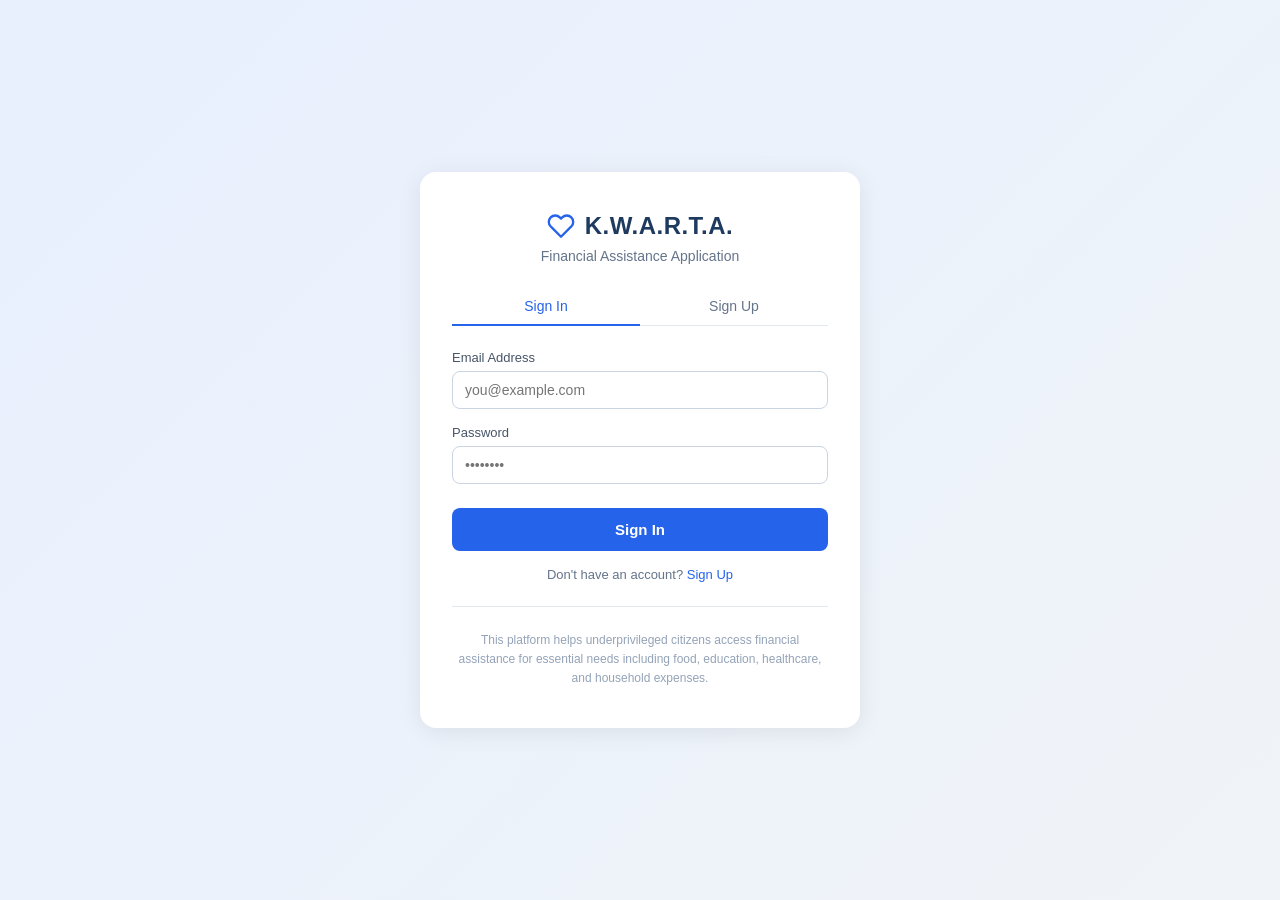
==== index.html @ dedaea62 "Ds first Draft" ====
<!DOCTYPE html>
<html lang="en">
<head>
  <meta charset="UTF-8" />
  <meta name="viewport" content="width=device-width, initial-scale=1.0" />
  <title>K.W.A.R.T.A. — Financial Assistance Platform</title>
  <link rel="stylesheet" href="style.css" />
</head>
<body>

  <!-- AUTH PAGE -->
  <div id="authPage" class="auth-bg">
    <div class="auth-card">
      <div class="auth-logo">
        <svg width="28" height="28" viewBox="0 0 24 24" fill="none" stroke="#2563eb" stroke-width="2" stroke-linecap="round" stroke-linejoin="round"><path d="M20.84 4.61a5.5 5.5 0 0 0-7.78 0L12 5.67l-1.06-1.06a5.5 5.5 0 0 0-7.78 7.78l1.06 1.06L12 21.23l7.78-7.78 1.06-1.06a5.5 5.5 0 0 0 0-7.78z"></path></svg>
        <span class="auth-title">K.W.A.R.T.A.</span>
      </div>
      <p class="auth-sub">Financial Assistance Application</p>

      <div id="authTabs" class="auth-tabs">
        <button class="auth-tab active" onclick="switchTab('signin')">Sign In</button>
        <button class="auth-tab" onclick="switchTab('signup')">Sign Up</button>
      </div>

      <!-- SIGN IN -->
      <div id="signinForm">
        <div class="field">
          <label>Email Address</label>
          <input type="email" id="loginEmail" placeholder="you@example.com" />
        </div>
        <div class="field">
          <label>Password</label>
          <input type="password" id="loginPassword" placeholder="••••••••" />
        </div>
        <div id="loginError" class="error-msg" style="display:none;"></div>
        <button class="btn-primary full" onclick="handleSignIn()">Sign In</button>
        <p class="auth-switch">Don't have an account? <a href="#" onclick="switchTab('signup')">Sign Up</a></p>
      </div>

      <!-- SIGN UP -->
      <div id="signupForm" style="display:none;">
        <div class="field">
          <label>Email Address</label>
          <input type="email" id="regEmail" placeholder="you@example.com" />
        </div>
        <div class="field">
          <label>Password</label>
          <input type="password" id="regPassword" placeholder="Min. 6 characters" />
        </div>
        <div id="registerError" class="error-msg" style="display:none;"></div>
        <button class="btn-primary full" onclick="handleSignUp()">Create Account</button>
        <p class="auth-switch">Already have an account? <a href="#" onclick="switchTab('signin')">Sign In</a></p>
      </div>

      <hr class="auth-divider" />
      <p class="auth-note">This platform helps underprivileged citizens access financial assistance for essential needs including food, education, healthcare, and household expenses.</p>
    </div>
  </div>

  <!-- MAIN APP -->
  <div id="appPage" style="display:none;">

    <!-- NAVBAR -->
    <nav class="navbar">
      <div class="nav-brand">
        <span class="nav-title">K.W.A.R.T.A.</span>
        <span class="nav-sub">Financial Assistance Platform</span>
      </div>
      <div class="nav-right">
        <span id="navEmail" class="nav-email"></span>
        <button class="btn-signout" onclick="handleSignOut()">
          <svg width="16" height="16" viewBox="0 0 24 24" fill="none" stroke="currentColor" stroke-width="2"><path d="M9 21H5a2 2 0 0 1-2-2V5a2 2 0 0 1 2-2h4"></path><polyline points="16 17 21 12 16 7"></polyline><line x1="21" y1="12" x2="9" y2="12"></line></svg>
          Sign Out
        </button>
      </div>
    </nav>

    <!-- DASHBOARD -->
    <div id="dashboard" class="app-body">
      <div class="tab-row">
        <button class="tab-btn active" id="tabMyApps" onclick="showTab('myapps')">
          <svg width="16" height="16" viewBox="0 0 24 24" fill="none" stroke="currentColor" stroke-width="2"><path d="M14 2H6a2 2 0 0 0-2 2v16a2 2 0 0 0 2 2h12a2 2 0 0 0 2-2V8z"></path><polyline points="14 2 14 8 20 8"></polyline></svg>
          My Applications
        </button>
        <button class="tab-btn" id="tabNewApp" onclick="showTab('newapp')">
          <svg width="16" height="16" viewBox="0 0 24 24" fill="none" stroke="currentColor" stroke-width="2"><line x1="12" y1="5" x2="12" y2="19"></line><line x1="5" y1="12" x2="19" y2="12"></line></svg>
          New Application
        </button>
      </div>

      <!-- MY APPLICATIONS -->
      <div id="myAppsView">
        <div id="appsList"></div>
        <div id="noApps" style="display:none;" class="no-apps">
          <p>No applications yet. Click <strong>New Application</strong> to get started.</p>
        </div>
      </div>

      <!-- APPLICATION FORM -->
      <div id="newAppView" style="display:none;">
        <div class="form-card">
          <h2 class="form-title">Financial Assistance Application</h2>
          <p class="form-subtitle">Complete all sections to submit your application</p>

          <!-- PROGRESS BAR -->
          <div class="progress-bar" id="progressBar">
            <div class="pb-step active" id="pb1"></div>
            <div class="pb-step" id="pb2"></div>
            <div class="pb-step" id="pb3"></div>
            <div class="pb-step" id="pb4"></div>
            <div class="pb-step" id="pb5"></div>
          </div>

          <!-- STEP 1: Personal Info -->
          <div class="form-step" id="step1">
            <h3 class="step-heading">Personal Information</h3>
            <div class="field">
              <label>Full Name</label>
              <input type="text" id="f_name" placeholder="Juan dela Cruz" />
            </div>
            <div class="field-row">
              <div class="field">
                <label>Email</label>
                <input type="email" id="f_email" placeholder="you@example.com" />
              </div>
              <div class="field">
                <label>Phone</label>
                <input type="text" id="f_phone" placeholder="09xxxxxxxxx" />
              </div>
            </div>
            <div class="field">
              <label>Address</label>
              <input type="text" id="f_address" placeholder="Street, Barangay" />
            </div>
            <div class="field-row3">
              <div class="field">
                <label>City</label>
                <input type="text" id="f_city" placeholder="City" />
              </div>
              <div class="field">
                <label>Province</label>
                <input type="text" id="f_province" placeholder="Province" />
              </div>
              <div class="field">
                <label>Postal Code</label>
                <input type="text" id="f_postal" placeholder="0000" />
              </div>
            </div>
            <div class="field-row">
              <div class="field">
                <label>Citizenship</label>
                <input type="text" id="f_citizenship" placeholder="Filipino" />
              </div>
              <div class="field">
                <label>Date of Birth</label>
                <input type="date" id="f_dob" />
              </div>
            </div>
            <div id="err1" class="error-msg" style="display:none;"></div>
          </div>

          <!-- STEP 2: Income & Family -->
          <div class="form-step" id="step2" style="display:none;">
            <h3 class="step-heading">Income & Family Information</h3>
            <div class="field-row">
              <div class="field">
                <label>Monthly Income (₱)</label>
                <input type="number" id="f_income" placeholder="0" />
              </div>
              <div class="field">
                <label>Family Members</label>
                <input type="number" id="f_family" placeholder="1" min="1" />
              </div>
            </div>
            <div class="field">
              <label>Source of Income</label>
              <input type="text" id="f_source" placeholder="Employment, Business, etc." />
            </div>
            <div class="field">
              <label>Education Status</label>
              <select id="f_education">
                <option value="">Select...</option>
                <option>No Formal Education</option>
                <option>Elementary</option>
                <option>High School</option>
                <option>Vocational</option>
                <option>College</option>
                <option>Post-Graduate</option>
              </select>
            </div>
            <div id="err2" class="error-msg" style="display:none;"></div>
          </div>

          <!-- STEP 3: Assistance Details -->
          <div class="form-step" id="step3" style="display:none;">
            <h3 class="step-heading">Assistance Details</h3>
            <div class="field">
              <label>Type of Assistance Needed</label>
              <select id="f_type">
                <option value="">Select...</option>
                <option>Food & Nutrition</option>
                <option>Education</option>
                <option>Healthcare</option>
                <option>Household</option>
                <option>Livelihood</option>
              </select>
            </div>
            <div class="field">
              <label>Amount Requested (₱)</label>
              <input type="number" id="f_amount" placeholder="0" />
            </div>
            <div class="field">
              <label>Reason for Assistance</label>
              <textarea id="f_reason" rows="4" placeholder="Explain why you need this assistance..."></textarea>
            </div>
            <div id="err3" class="error-msg" style="display:none;"></div>
          </div>

          <!-- STEP 4: Documents -->
          <div class="form-step" id="step4" style="display:none;">
            <h3 class="step-heading">Required Documents</h3>
            <p class="step-note">Please upload the following documents to complete your application</p>
            <div class="doc-list">
              <div class="doc-item">
                <div class="doc-info">
                  <span class="doc-name">Valid Government ID</span>
                  <span class="doc-hint">Passport, PhilSys, Driver's License, etc.</span>
                </div>
                <label class="file-label">
                  <input type="file" id="doc_id" accept="image/*,.pdf" onchange="markDoc(this,'docStatus1')" />
                  <span id="docStatus1">Choose File</span>
                </label>
              </div>
              <div class="doc-item">
                <div class="doc-info">
                  <span class="doc-name">Proof of Income</span>
                  <span class="doc-hint">Payslip, Certificate of Employment, or Affidavit</span>
                </div>
                <label class="file-label">
                  <input type="file" id="doc_income" accept="image/*,.pdf" onchange="markDoc(this,'docStatus2')" />
                  <span id="docStatus2">Choose File</span>
                </label>
              </div>
              <div class="doc-item">
                <div class="doc-info">
                  <span class="doc-name">Bills Receipt</span>
                  <span class="doc-hint">Utility bill within the last 3 months</span>
                </div>
                <label class="file-label">
                  <input type="file" id="doc_bill" accept="image/*,.pdf" onchange="markDoc(this,'docStatus3')" />
                  <span id="docStatus3">Choose File</span>
                </label>
              </div>
              <div class="doc-item">
                <div class="doc-info">
                  <span class="doc-name">Barangay Certificate</span>
                  <span class="doc-hint">Certificate of residency from your barangay</span>
                </div>
                <label class="file-label">
                  <input type="file" id="doc_brgy" accept="image/*,.pdf" onchange="markDoc(this,'docStatus4')" />
                  <span id="docStatus4">Choose File</span>
                </label>
              </div>
            </div>
            <p class="doc-note">Note: Document uploads are optional for this demo.</p>
          </div>

          <!-- STEP 5: Review -->
          <div class="form-step" id="step5" style="display:none;">
            <h3 class="step-heading">Review Your Application</h3>
            <div class="review-grid" id="reviewGrid"></div>
            <div class="review-notice">
              By submitting this application, you confirm that all information provided is accurate and complete. Your application will be reviewed by our team.
            </div>
          </div>

          <!-- FORM NAVIGATION -->
          <div class="form-nav">
            <button class="btn-outline" id="btnPrev" onclick="prevStep()" style="visibility:hidden;">Previous</button>
            <button class="btn-primary" id="btnNext" onclick="nextStep()">Next</button>
          </div>
        </div>
      </div>

      <!-- APPLICATION DETAIL MODAL -->
      <div id="detailModal" class="modal-overlay" style="display:none;" onclick="closeModal(event)">
        <div class="modal-card">
          <div class="modal-header">
            <div>
              <h2 id="modalName" class="modal-name"></h2>
              <p id="modalEmail" class="modal-email"></p>
            </div>
            <span id="modalStatus" class="status-badge"></span>
          </div>
          <div class="modal-body" id="modalBody"></div>
          <button class="btn-outline" onclick="document.getElementById('detailModal').style.display='none'">Close</button>
        </div>
      </div>

    </div>
  </div>

  <script src="script.js"></script>
</body>
</html>
---- style.css ----
*, *::before, *::after { box-sizing: border-box; margin: 0; padding: 0; }
body { font-family: -apple-system, BlinkMacSystemFont, 'Segoe UI', sans-serif; background: #f0f4f8; color: #1e293b; }

/* ── AUTH ── */
.auth-bg {
  min-height: 100vh; display: flex; align-items: center; justify-content: center;
  background: linear-gradient(135deg, #e8f0fe 0%, #f0f4f8 100%);
}
.auth-card {
  background: #fff; border-radius: 16px; padding: 2.5rem 2rem;
  width: 100%; max-width: 440px; box-shadow: 0 4px 24px rgba(0,0,0,0.08);
}
.auth-logo { display: flex; align-items: center; gap: 10px; justify-content: center; margin-bottom: 8px; }
.auth-title { font-size: 1.5rem; font-weight: 800; color: #1e3a5f; letter-spacing: 0.02em; }
.auth-sub { text-align: center; color: #64748b; font-size: 14px; margin-bottom: 1.5rem; }
.auth-tabs { display: flex; border-bottom: 1px solid #e2e8f0; margin-bottom: 1.5rem; }
.auth-tab {
  flex: 1; padding: 10px; background: none; border: none; cursor: pointer;
  font-size: 14px; font-weight: 500; color: #64748b; border-bottom: 2px solid transparent; margin-bottom: -1px;
}
.auth-tab.active { color: #2563eb; border-bottom-color: #2563eb; }
.auth-switch { text-align: center; font-size: 13px; color: #64748b; margin-top: 1rem; }
.auth-switch a { color: #2563eb; text-decoration: none; font-weight: 500; }
.auth-divider { border: none; border-top: 1px solid #e2e8f0; margin: 1.5rem 0; }
.auth-note { text-align: center; font-size: 12px; color: #94a3b8; line-height: 1.6; }

/* ── NAVBAR ── */
.navbar {
  background: #fff; border-bottom: 1px solid #e2e8f0; padding: 0 2rem;
  display: flex; align-items: center; justify-content: space-between; height: 64px;
  position: sticky; top: 0; z-index: 100;
}
.nav-brand { display: flex; flex-direction: column; }
.nav-title { font-size: 1rem; font-weight: 800; color: #1e3a5f; }
.nav-sub { font-size: 11px; color: #94a3b8; }
.nav-right { display: flex; align-items: center; gap: 16px; }
.nav-email { font-size: 13px; color: #64748b; }
.btn-signout {
  display: flex; align-items: center; gap: 6px; background: none; border: 1px solid #e2e8f0;
  border-radius: 8px; padding: 7px 14px; font-size: 13px; cursor: pointer; color: #475569;
}
.btn-signout:hover { background: #f8fafc; }

/* ── APP BODY ── */
.app-body { max-width: 1200px; margin: 0 auto; padding: 2rem; }

/* ── TABS ── */
.tab-row { display: flex; gap: 12px; margin-bottom: 1.5rem; }
.tab-btn {
  display: flex; align-items: center; gap: 8px; padding: 10px 20px;
  border-radius: 10px; font-size: 14px; font-weight: 500; cursor: pointer;
  border: 1px solid #e2e8f0; background: #fff; color: #64748b;
}
.tab-btn.active { background: #2563eb; color: #fff; border-color: #2563eb; }
.tab-btn:hover:not(.active) { background: #f8fafc; }

/* ── APPLICATION CARDS ── */
.app-card {
  background: #fff; border: 1px solid #e2e8f0; border-radius: 14px;
  padding: 1.5rem; margin-bottom: 1rem;
}
.app-card-header { display: flex; justify-content: space-between; align-items: flex-start; margin-bottom: 1rem; }
.app-card-name { font-size: 1rem; font-weight: 700; color: #1e293b; }
.app-card-email { font-size: 13px; color: #94a3b8; margin-top: 2px; }
.status-badge {
  background: #fef9c3; color: #854d0e; border: 1px solid #fde68a;
  border-radius: 20px; padding: 4px 14px; font-size: 12px; font-weight: 600;
}
.status-badge.approved { background: #dcfce7; color: #166534; border-color: #86efac; }
.status-badge.rejected { background: #fee2e2; color: #991b1b; border-color: #fca5a5; }
.app-stats { display: grid; grid-template-columns: repeat(4, 1fr); gap: 1rem; }
.app-stat label { font-size: 12px; color: #94a3b8; display: block; margin-bottom: 2px; }
.app-stat strong { font-size: 14px; color: #1e293b; font-weight: 600; }
.app-card-footer {
  display: flex; justify-content: space-between; align-items: center;
  border-top: 1px solid #f1f5f9; margin-top: 1rem; padding-top: 1rem;
}
.app-date { font-size: 12px; color: #94a3b8; }
.btn-view {
  display: flex; align-items: center; gap: 6px; background: none; border: none;
  color: #2563eb; font-size: 13px; font-weight: 500; cursor: pointer;
}
.no-apps { text-align: center; padding: 3rem; color: #94a3b8; background: #fff; border-radius: 14px; border: 1px solid #e2e8f0; }

/* ── FORM CARD ── */
.form-card {
  background: #fff; border-radius: 16px; padding: 2rem; max-width: 760px; margin: 0 auto;
  border: 1px solid #e2e8f0;
}
.form-title { font-size: 1.4rem; font-weight: 800; color: #1e293b; margin-bottom: 4px; }
.form-subtitle { font-size: 13px; color: #94a3b8; margin-bottom: 1.5rem; }

/* PROGRESS BAR */
.progress-bar { display: flex; gap: 8px; margin-bottom: 2rem; }
.pb-step { flex: 1; height: 6px; border-radius: 3px; background: #e2e8f0; transition: background 0.3s; }
.pb-step.done { background: #22c55e; }
.pb-step.active { background: #2563eb; }

/* STEP */
.step-heading { font-size: 1rem; font-weight: 700; color: #1e293b; margin-bottom: 1.25rem; }
.step-note { font-size: 13px; color: #64748b; margin-bottom: 1.25rem; }

/* FIELDS */
.field { margin-bottom: 1rem; }
.field label { display: block; font-size: 13px; font-weight: 500; color: #475569; margin-bottom: 6px; }
.field input, .field select, .field textarea {
  width: 100%; padding: 10px 12px; border: 1px solid #cbd5e1; border-radius: 8px;
  font-size: 14px; color: #1e293b; outline: none; font-family: inherit;
  background: #fff;
}
.field input:focus, .field select:focus, .field textarea:focus { border-color: #2563eb; box-shadow: 0 0 0 3px rgba(37,99,235,0.1); }
.field textarea { resize: vertical; }
.field-row { display: grid; grid-template-columns: 1fr 1fr; gap: 1rem; }
.field-row3 { display: grid; grid-template-columns: 1fr 1fr 1fr; gap: 1rem; }
@media(max-width: 600px) { .field-row, .field-row3 { grid-template-columns: 1fr; } .app-stats { grid-template-columns: 1fr 1fr; } }

/* DOCUMENTS */
.doc-list { display: flex; flex-direction: column; gap: 12px; margin-bottom: 1rem; }
.doc-item {
  display: flex; align-items: center; justify-content: space-between;
  padding: 1rem; border: 1px solid #e2e8f0; border-radius: 10px; background: #f8fafc;
}
.doc-info { display: flex; flex-direction: column; }
.doc-name { font-size: 13px; font-weight: 600; color: #1e293b; }
.doc-hint { font-size: 11px; color: #94a3b8; margin-top: 2px; }
.file-label {
  background: #fff; border: 1px solid #cbd5e1; border-radius: 8px;
  padding: 7px 14px; font-size: 12px; color: #475569; cursor: pointer; white-space: nowrap;
}
.file-label input { display: none; }
.file-label.uploaded { background: #dcfce7; border-color: #86efac; color: #166534; }
.doc-note { font-size: 11px; color: #94a3b8; font-style: italic; }

/* REVIEW */
.review-grid {
  display: grid; grid-template-columns: 1fr 1fr; gap: 1px;
  background: #e2e8f0; border: 1px solid #e2e8f0; border-radius: 10px; overflow: hidden; margin-bottom: 1rem;
}
.review-item { background: #f8fafc; padding: 14px 16px; }
.review-item label { font-size: 12px; color: #94a3b8; display: block; margin-bottom: 4px; }
.review-item strong { font-size: 14px; color: #1e293b; font-weight: 600; }
.review-notice {
  background: #eff6ff; border: 1px solid #bfdbfe; border-radius: 10px;
  padding: 1rem; font-size: 13px; color: #1d4ed8; line-height: 1.6; margin-bottom: 1rem;
}

/* FORM NAV */
.form-nav { display: flex; justify-content: space-between; margin-top: 1.5rem; padding-top: 1.5rem; border-top: 1px solid #f1f5f9; }

/* BUTTONS */
.btn-primary {
  background: #2563eb; color: #fff; border: none; border-radius: 8px;
  padding: 11px 24px; font-size: 14px; font-weight: 600; cursor: pointer;
}
.btn-primary:hover { background: #1d4ed8; }
.btn-primary.full { width: 100%; padding: 13px; font-size: 15px; margin-top: 0.5rem; }
.btn-primary.green { background: #16a34a; }
.btn-primary.green:hover { background: #15803d; }
.btn-outline {
  background: #fff; color: #475569; border: 1px solid #cbd5e1; border-radius: 8px;
  padding: 11px 24px; font-size: 14px; font-weight: 500; cursor: pointer;
}
.btn-outline:hover { background: #f8fafc; }

/* MODAL */
.modal-overlay {
  position: fixed; inset: 0; background: rgba(0,0,0,0.4);
  display: flex; align-items: center; justify-content: center; z-index: 200; padding: 1rem;
}
.modal-card {
  background: #fff; border-radius: 16px; padding: 2rem; max-width: 580px; width: 100%;
  max-height: 90vh; overflow-y: auto;
}
.modal-header { display: flex; justify-content: space-between; align-items: flex-start; margin-bottom: 1.5rem; }
.modal-name { font-size: 1.1rem; font-weight: 700; color: #1e293b; }
.modal-email { font-size: 13px; color: #94a3b8; margin-top: 2px; }
.modal-body { display: grid; grid-template-columns: 1fr 1fr; gap: 1px; background: #e2e8f0; border: 1px solid #e2e8f0; border-radius: 10px; overflow: hidden; margin-bottom: 1.5rem; }
.modal-item { background: #f8fafc; padding: 12px 14px; }
.modal-item label { font-size: 11px; color: #94a3b8; display: block; margin-bottom: 3px; }
.modal-item strong { font-size: 13px; color: #1e293b; }

/* ERRORS */
.error-msg { background: #fee2e2; color: #991b1b; border-radius: 8px; padding: 10px 14px; font-size: 13px; margin-bottom: 1rem; }
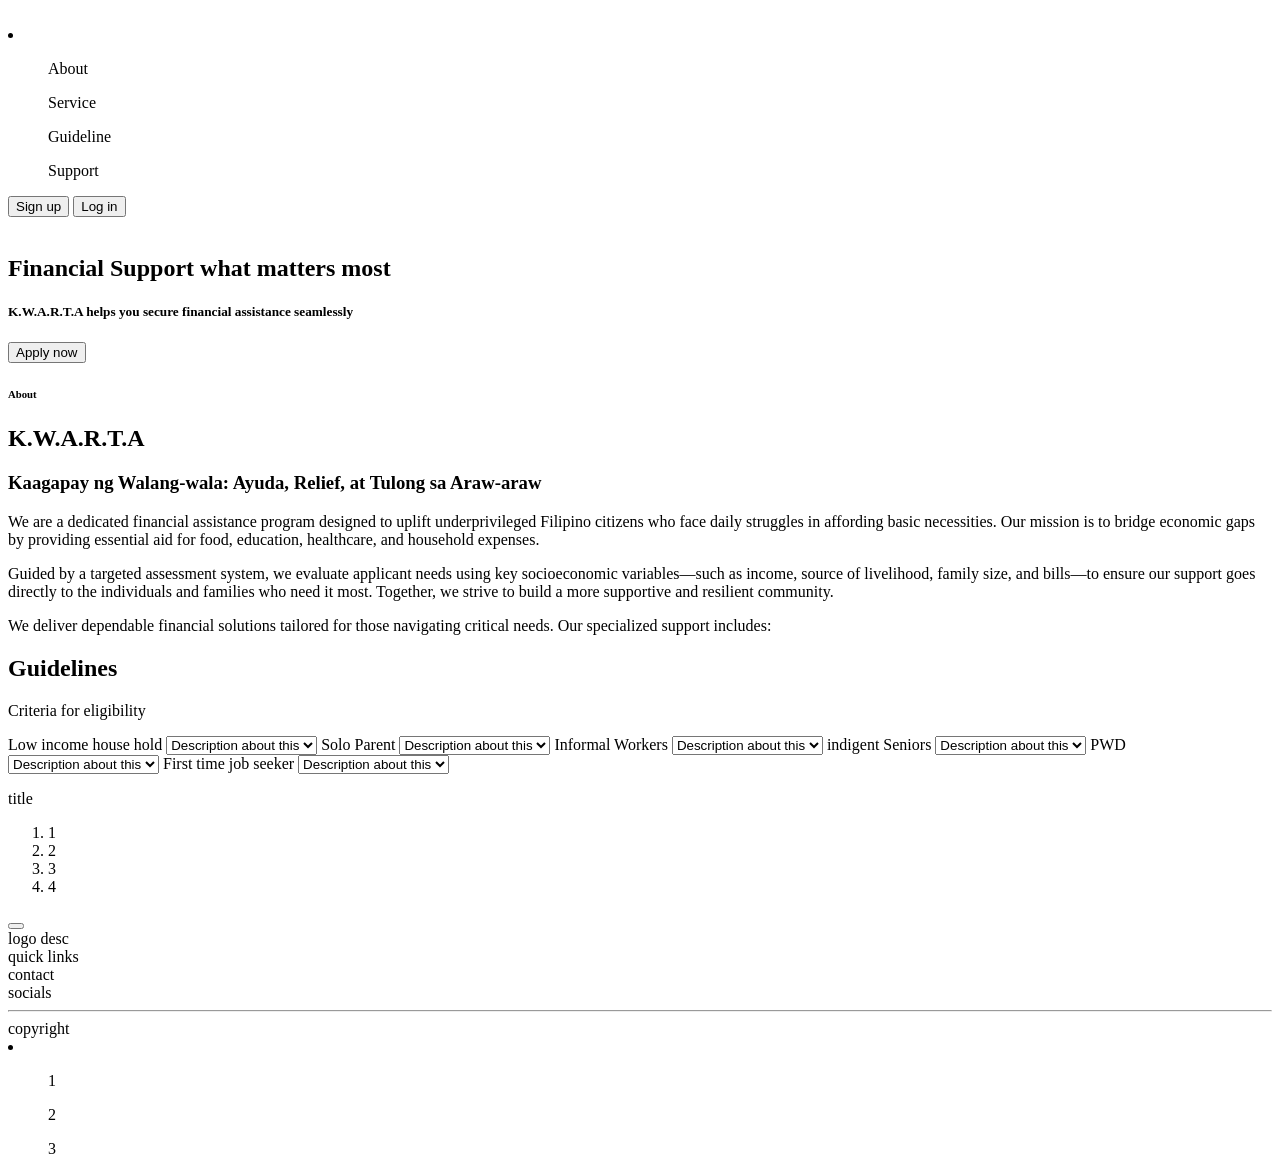
==== commit 22c66460: "second commit bag0 matulog" ====
--- a/index.html
+++ b/index.html
@@ -1,305 +1,162 @@
 <!DOCTYPE html>
 <html lang="en">
+
 <head>
-  <meta charset="UTF-8" />
-  <meta name="viewport" content="width=device-width, initial-scale=1.0" />
-  <title>K.W.A.R.T.A. — Financial Assistance Platform</title>
-  <link rel="stylesheet" href="style.css" />
+    <meta charset="UTF-8">
+    <meta name="viewport" content="width=device-width, initial-scale=1.0">
+    <title>KWARTAAAAAAAAAAAAAAA!!</title>
+    <link rel="stylesheet" href="style.css">
 </head>
+
 <body>
+    <header>
+        <nav>
+            <div class="">
+                <img class="" href="images/logo.png">
+            </div>
+            <div class="">
+                <li>
+                    <ul>About</ul>
+                    <ul>Service</ul>
+                    <ul>Guideline</ul>
+                    <ul>Support</ul>
+                </li>
+            </div>
+            <div class="">
+                <button>Sign up</button>
+                <button>Log in</button>
+            </div>
+        </nav>
+    </header>
 
-  <!-- AUTH PAGE -->
-  <div id="authPage" class="auth-bg">
-    <div class="auth-card">
-      <div class="auth-logo">
-        <svg width="28" height="28" viewBox="0 0 24 24" fill="none" stroke="#2563eb" stroke-width="2" stroke-linecap="round" stroke-linejoin="round"><path d="M20.84 4.61a5.5 5.5 0 0 0-7.78 0L12 5.67l-1.06-1.06a5.5 5.5 0 0 0-7.78 7.78l1.06 1.06L12 21.23l7.78-7.78 1.06-1.06a5.5 5.5 0 0 0 0-7.78z"></path></svg>
-        <span class="auth-title">K.W.A.R.T.A.</span>
-      </div>
-      <p class="auth-sub">Financial Assistance Application</p>
+    <main>
+        <section class="">
+            <img class="" href="images/handhero.jpg">
+            <h1>Financial Support what matters most</h1>
+            <h5>K.W.A.R.T.A helps you secure financial assistance seamlessly </h5>
+            <button>Apply now</button>
+        </section>
 
-      <div id="authTabs" class="auth-tabs">
-        <button class="auth-tab active" onclick="switchTab('signin')">Sign In</button>
-        <button class="auth-tab" onclick="switchTab('signup')">Sign Up</button>
-      </div>
+        <section>
+            <div class="bakcground"></div>
+            <div class="design1"></div>
+            <div class="design2"></div>
+            <div class="design3"></div>
+            <div class="design4"></div>
+            <h6>About</h6>
+            <h2>K.W.A.R.T.A</h2>
+            <h3>Kaagapay ng Walang-wala: Ayuda, Relief, at Tulong sa Araw-araw</h3>
+            <p>We are a dedicated financial assistance program designed to uplift underprivileged Filipino citizens who
+                face daily struggles in affording basic necessities. Our mission is to bridge economic gaps by providing
+                essential aid for food, education, healthcare, and household expenses.
+            </p>
+            <p>Guided by a targeted assessment system, we evaluate applicant needs using key socioeconomic
+                variables—such as income, source of livelihood, family size, and bills—to ensure our support goes
+                directly to the individuals and families who need it most. Together, we strive to build a more
+                supportive and resilient community.</p>
 
-      <!-- SIGN IN -->
-      <div id="signinForm">
-        <div class="field">
-          <label>Email Address</label>
-          <input type="email" id="loginEmail" placeholder="you@example.com" />
-        </div>
-        <div class="field">
-          <label>Password</label>
-          <input type="password" id="loginPassword" placeholder="••••••••" />
-        </div>
-        <div id="loginError" class="error-msg" style="display:none;"></div>
-        <button class="btn-primary full" onclick="handleSignIn()">Sign In</button>
-        <p class="auth-switch">Don't have an account? <a href="#" onclick="switchTab('signup')">Sign Up</a></p>
-      </div>
+        </section>
 
-      <!-- SIGN UP -->
-      <div id="signupForm" style="display:none;">
-        <div class="field">
-          <label>Email Address</label>
-          <input type="email" id="regEmail" placeholder="you@example.com" />
-        </div>
-        <div class="field">
-          <label>Password</label>
-          <input type="password" id="regPassword" placeholder="Min. 6 characters" />
-        </div>
-        <div id="registerError" class="error-msg" style="display:none;"></div>
-        <button class="btn-primary full" onclick="handleSignUp()">Create Account</button>
-        <p class="auth-switch">Already have an account? <a href="#" onclick="switchTab('signin')">Sign In</a></p>
-      </div>
+        <section>
+            <p>We deliver dependable financial solutions tailored for those navigating critical needs. Our specialized
+                support includes:</p>
+            <div>
+                <div class="card_food"></div>
+                <div class="card"></div>
+                <div class="card"></div>
+                <div class="card"></div>
+                <div class="card"></div>
+                <div class="card"></div>
 
-      <hr class="auth-divider" />
-      <p class="auth-note">This platform helps underprivileged citizens access financial assistance for essential needs including food, education, healthcare, and household expenses.</p>
-    </div>
-  </div>
+            </div>
 
-  <!-- MAIN APP -->
-  <div id="appPage" style="display:none;">
+        </section>
 
-    <!-- NAVBAR -->
-    <nav class="navbar">
-      <div class="nav-brand">
-        <span class="nav-title">K.W.A.R.T.A.</span>
-        <span class="nav-sub">Financial Assistance Platform</span>
-      </div>
-      <div class="nav-right">
-        <span id="navEmail" class="nav-email"></span>
-        <button class="btn-signout" onclick="handleSignOut()">
-          <svg width="16" height="16" viewBox="0 0 24 24" fill="none" stroke="currentColor" stroke-width="2"><path d="M9 21H5a2 2 0 0 1-2-2V5a2 2 0 0 1 2-2h4"></path><polyline points="16 17 21 12 16 7"></polyline><line x1="21" y1="12" x2="9" y2="12"></line></svg>
-          Sign Out
-        </button>
-      </div>
-    </nav>
+        <section>
+            <h1>Guidelines</h1>
+            <div class="criteria">
+                <p>Criteria for eligibility</p>
+                <label for="criteria1">Low income house hold</label>
+                <select name="criteria1" id="criteria1">
+                    <option value="criteria1-text">Description about this</option>
+                </select>
 
-    <!-- DASHBOARD -->
-    <div id="dashboard" class="app-body">
-      <div class="tab-row">
-        <button class="tab-btn active" id="tabMyApps" onclick="showTab('myapps')">
-          <svg width="16" height="16" viewBox="0 0 24 24" fill="none" stroke="currentColor" stroke-width="2"><path d="M14 2H6a2 2 0 0 0-2 2v16a2 2 0 0 0 2 2h12a2 2 0 0 0 2-2V8z"></path><polyline points="14 2 14 8 20 8"></polyline></svg>
-          My Applications
-        </button>
-        <button class="tab-btn" id="tabNewApp" onclick="showTab('newapp')">
-          <svg width="16" height="16" viewBox="0 0 24 24" fill="none" stroke="currentColor" stroke-width="2"><line x1="12" y1="5" x2="12" y2="19"></line><line x1="5" y1="12" x2="19" y2="12"></line></svg>
-          New Application
-        </button>
-      </div>
+                <label for="criteria2">Solo Parent</label>
+                <select name="criteria2" id="criteria2">
+                    <option value="criteria2-text">Description about this</option>
+                </select>
 
-      <!-- MY APPLICATIONS -->
-      <div id="myAppsView">
-        <div id="appsList"></div>
-        <div id="noApps" style="display:none;" class="no-apps">
-          <p>No applications yet. Click <strong>New Application</strong> to get started.</p>
-        </div>
-      </div>
+                <label for="criteria3">Informal Workers</label>
+                <select name="criteria3" id="criteria3">
+                    <option value="criteria3-text">Description about this</option>
+                </select>
 
-      <!-- APPLICATION FORM -->
-      <div id="newAppView" style="display:none;">
-        <div class="form-card">
-          <h2 class="form-title">Financial Assistance Application</h2>
-          <p class="form-subtitle">Complete all sections to submit your application</p>
+                <label for="criteria4">indigent Seniors</label>
+                <select name="criteria4" id="criteria4">
+                    <option value="criteria4-text">Description about this</option>
+                </select>
 
-          <!-- PROGRESS BAR -->
-          <div class="progress-bar" id="progressBar">
-            <div class="pb-step active" id="pb1"></div>
-            <div class="pb-step" id="pb2"></div>
-            <div class="pb-step" id="pb3"></div>
-            <div class="pb-step" id="pb4"></div>
-            <div class="pb-step" id="pb5"></div>
-          </div>
+                <label for="criteria5">PWD</label>
+                <select name="criteria5" id="criteria5">
+                    <option value="criteria5-text">Description about this</option>
+                </select>
 
-          <!-- STEP 1: Personal Info -->
-          <div class="form-step" id="step1">
-            <h3 class="step-heading">Personal Information</h3>
-            <div class="field">
-              <label>Full Name</label>
-              <input type="text" id="f_name" placeholder="Juan dela Cruz" />
+                <label for="criteria6">First time job seeker</label>
+                <select name="criteria6" id="criteria6">
+                    <option value="criteria6-text">Description about this</option>
+                </select>
             </div>
-            <div class="field-row">
-              <div class="field">
-                <label>Email</label>
-                <input type="email" id="f_email" placeholder="you@example.com" />
-              </div>
-              <div class="field">
-                <label>Phone</label>
-                <input type="text" id="f_phone" placeholder="09xxxxxxxxx" />
-              </div>
+
+
+            <div class="step-by-step">
+                <p>title</p>
+                <ol class="step-list">
+                    <li class="step-item">1</li>
+                    <li class="step-item">2</li>
+                    <li class="step-item">3</li>
+                    <li class="step-item">4</li>
+                </ol>
             </div>
-            <div class="field">
-              <label>Address</label>
-              <input type="text" id="f_address" placeholder="Street, Barangay" />
+        </section>
+
+        <section>
+            <div>
+                <p></p>
+                <p></p>
+                <button></button>
             </div>
-            <div class="field-row3">
-              <div class="field">
-                <label>City</label>
-                <input type="text" id="f_city" placeholder="City" />
-              </div>
-              <div class="field">
-                <label>Province</label>
-                <input type="text" id="f_province" placeholder="Province" />
-              </div>
-              <div class="field">
-                <label>Postal Code</label>
-                <input type="text" id="f_postal" placeholder="0000" />
-              </div>
+        </section>
+    </main>
+
+    <footer>
+        <section>
+            <div class="class">logo desc</div>
+            <div class="class">quick links</div>
+            <div class="class">contact</div>
+            <div class="class">socials</div>
+        </section>
+        <hr>
+        <section>
+            <div class="class">copyright</div>
+            <div class="class">
+                <li>
+                    <ul>1</ul>
+                    <ul>2</ul>
+                    <ul>3</ul>
+                </li>
             </div>
-            <div class="field-row">
-              <div class="field">
-                <label>Citizenship</label>
-                <input type="text" id="f_citizenship" placeholder="Filipino" />
-              </div>
-              <div class="field">
-                <label>Date of Birth</label>
-                <input type="date" id="f_dob" />
-              </div>
-            </div>
-            <div id="err1" class="error-msg" style="display:none;"></div>
-          </div>
+        </section>
+    </footer>
 
-          <!-- STEP 2: Income & Family -->
-          <div class="form-step" id="step2" style="display:none;">
-            <h3 class="step-heading">Income & Family Information</h3>
-            <div class="field-row">
-              <div class="field">
-                <label>Monthly Income (₱)</label>
-                <input type="number" id="f_income" placeholder="0" />
-              </div>
-              <div class="field">
-                <label>Family Members</label>
-                <input type="number" id="f_family" placeholder="1" min="1" />
-              </div>
-            </div>
-            <div class="field">
-              <label>Source of Income</label>
-              <input type="text" id="f_source" placeholder="Employment, Business, etc." />
-            </div>
-            <div class="field">
-              <label>Education Status</label>
-              <select id="f_education">
-                <option value="">Select...</option>
-                <option>No Formal Education</option>
-                <option>Elementary</option>
-                <option>High School</option>
-                <option>Vocational</option>
-                <option>College</option>
-                <option>Post-Graduate</option>
-              </select>
-            </div>
-            <div id="err2" class="error-msg" style="display:none;"></div>
-          </div>
 
-          <!-- STEP 3: Assistance Details -->
-          <div class="form-step" id="step3" style="display:none;">
-            <h3 class="step-heading">Assistance Details</h3>
-            <div class="field">
-              <label>Type of Assistance Needed</label>
-              <select id="f_type">
-                <option value="">Select...</option>
-                <option>Food & Nutrition</option>
-                <option>Education</option>
-                <option>Healthcare</option>
-                <option>Household</option>
-                <option>Livelihood</option>
-              </select>
-            </div>
-            <div class="field">
-              <label>Amount Requested (₱)</label>
-              <input type="number" id="f_amount" placeholder="0" />
-            </div>
-            <div class="field">
-              <label>Reason for Assistance</label>
-              <textarea id="f_reason" rows="4" placeholder="Explain why you need this assistance..."></textarea>
-            </div>
-            <div id="err3" class="error-msg" style="display:none;"></div>
-          </div>
 
-          <!-- STEP 4: Documents -->
-          <div class="form-step" id="step4" style="display:none;">
-            <h3 class="step-heading">Required Documents</h3>
-            <p class="step-note">Please upload the following documents to complete your application</p>
-            <div class="doc-list">
-              <div class="doc-item">
-                <div class="doc-info">
-                  <span class="doc-name">Valid Government ID</span>
-                  <span class="doc-hint">Passport, PhilSys, Driver's License, etc.</span>
-                </div>
-                <label class="file-label">
-                  <input type="file" id="doc_id" accept="image/*,.pdf" onchange="markDoc(this,'docStatus1')" />
-                  <span id="docStatus1">Choose File</span>
-                </label>
-              </div>
-              <div class="doc-item">
-                <div class="doc-info">
-                  <span class="doc-name">Proof of Income</span>
-                  <span class="doc-hint">Payslip, Certificate of Employment, or Affidavit</span>
-                </div>
-                <label class="file-label">
-                  <input type="file" id="doc_income" accept="image/*,.pdf" onchange="markDoc(this,'docStatus2')" />
-                  <span id="docStatus2">Choose File</span>
-                </label>
-              </div>
-              <div class="doc-item">
-                <div class="doc-info">
-                  <span class="doc-name">Bills Receipt</span>
-                  <span class="doc-hint">Utility bill within the last 3 months</span>
-                </div>
-                <label class="file-label">
-                  <input type="file" id="doc_bill" accept="image/*,.pdf" onchange="markDoc(this,'docStatus3')" />
-                  <span id="docStatus3">Choose File</span>
-                </label>
-              </div>
-              <div class="doc-item">
-                <div class="doc-info">
-                  <span class="doc-name">Barangay Certificate</span>
-                  <span class="doc-hint">Certificate of residency from your barangay</span>
-                </div>
-                <label class="file-label">
-                  <input type="file" id="doc_brgy" accept="image/*,.pdf" onchange="markDoc(this,'docStatus4')" />
-                  <span id="docStatus4">Choose File</span>
-                </label>
-              </div>
-            </div>
-            <p class="doc-note">Note: Document uploads are optional for this demo.</p>
-          </div>
 
-          <!-- STEP 5: Review -->
-          <div class="form-step" id="step5" style="display:none;">
-            <h3 class="step-heading">Review Your Application</h3>
-            <div class="review-grid" id="reviewGrid"></div>
-            <div class="review-notice">
-              By submitting this application, you confirm that all information provided is accurate and complete. Your application will be reviewed by our team.
-            </div>
-          </div>
 
-          <!-- FORM NAVIGATION -->
-          <div class="form-nav">
-            <button class="btn-outline" id="btnPrev" onclick="prevStep()" style="visibility:hidden;">Previous</button>
-            <button class="btn-primary" id="btnNext" onclick="nextStep()">Next</button>
-          </div>
-        </div>
-      </div>
 
-      <!-- APPLICATION DETAIL MODAL -->
-      <div id="detailModal" class="modal-overlay" style="display:none;" onclick="closeModal(event)">
-        <div class="modal-card">
-          <div class="modal-header">
-            <div>
-              <h2 id="modalName" class="modal-name"></h2>
-              <p id="modalEmail" class="modal-email"></p>
-            </div>
-            <span id="modalStatus" class="status-badge"></span>
-          </div>
-          <div class="modal-body" id="modalBody"></div>
-          <button class="btn-outline" onclick="document.getElementById('detailModal').style.display='none'">Close</button>
-        </div>
-      </div>
 
-    </div>
-  </div>
 
-  <script src="script.js"></script>
+
+
 </body>
+
 </html>
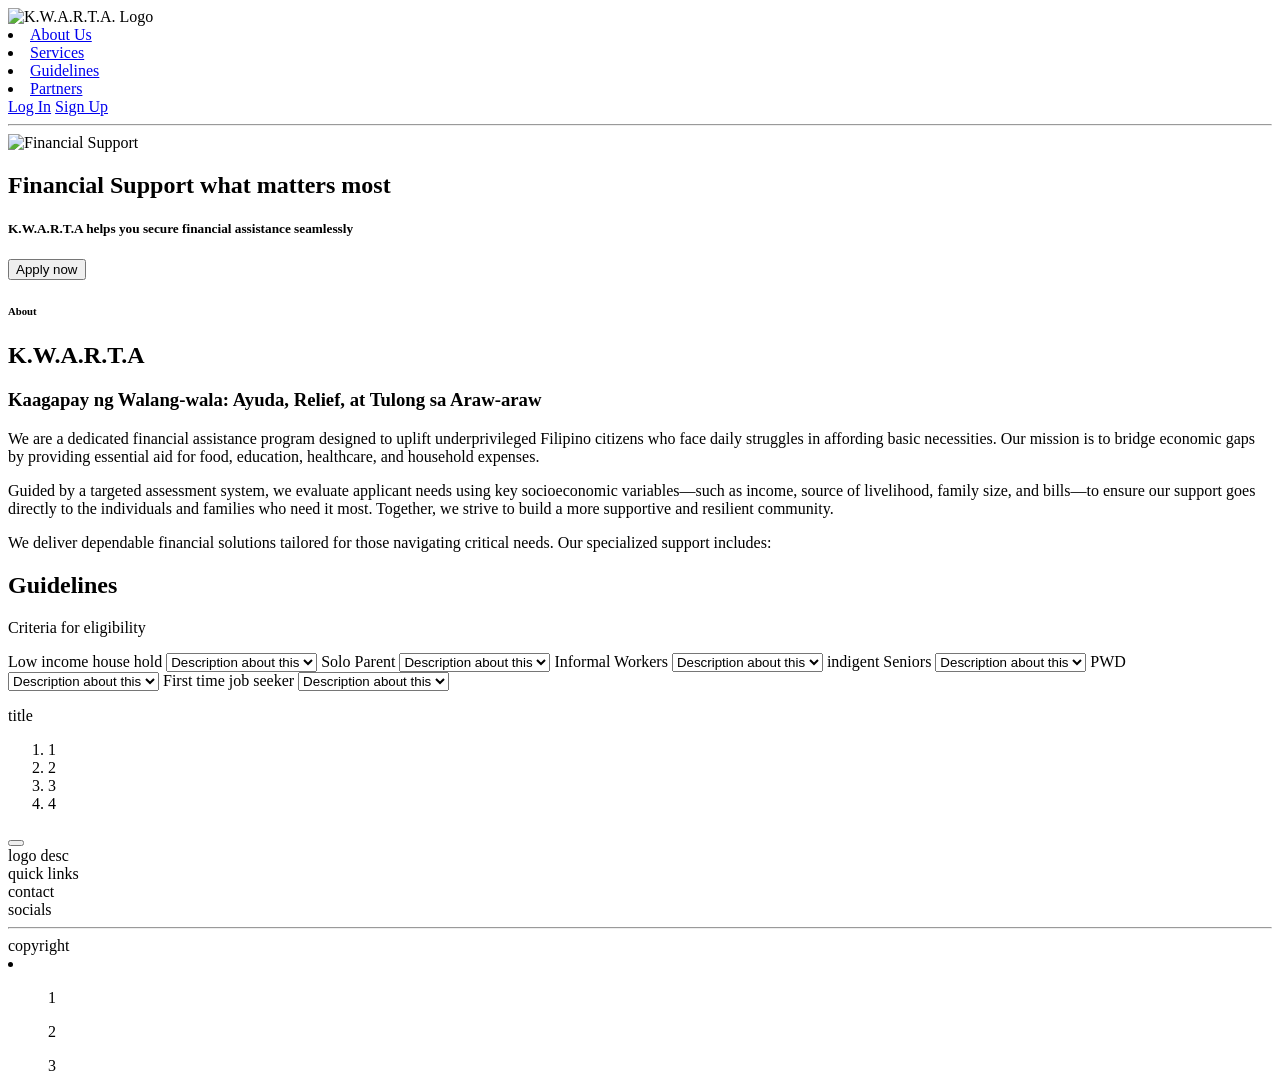
==== commit b7e7d99f: "Edited HTML" ====
--- a/index.html
+++ b/index.html
@@ -5,40 +5,39 @@
     <meta charset="UTF-8">
     <meta name="viewport" content="width=device-width, initial-scale=1.0">
     <title>KWARTAAAAAAAAAAAAAAA!!</title>
-    <link rel="stylesheet" href="style.css">
+    <link rel="stylesheet" href="Style.css">
 </head>
 
 <body>
     <header>
         <nav>
-            <div class="">
-                <img class="" href="images/logo.png">
+            <div class="logo">
+                <img class="logo-img" src="images/logo.png" alt="K.W.A.R.T.A. Logo">
             </div>
-            <div class="">
-                <li>
-                    <ul>About</ul>
-                    <ul>Service</ul>
-                    <ul>Guideline</ul>
-                    <ul>Support</ul>
-                </li>
+            <div class="nav-links">
+                <li><a href="#">About Us</a></li>
+                <li><a href="#">Services</a></li>
+                <li><a href="#">Guidelines</a></li>
+                <li><a href="#">Partners</a></li>
             </div>
-            <div class="">
-                <button>Sign up</button>
-                <button>Log in</button>
+            <div class="nav-cta">
+                <a href="Login.html" target="_self" class="btn-ghost" title="This takes you to the Log in page">Log In</a>
+                <a href="Signup.html" target="_self" class="btn-solid" title="This takes you to the Sign up page">Sign Up</a>
             </div>
         </nav>
+        <hr>
     </header>
 
     <main>
-        <section class="">
-            <img class="" href="images/handhero.jpg">
+        <section class="hero">
+            <img class="hero-image" src="images/handhero.jpg" alt="Financial Support">
             <h1>Financial Support what matters most</h1>
             <h5>K.W.A.R.T.A helps you secure financial assistance seamlessly </h5>
-            <button>Apply now</button>
+            <button class="btn-solid">Apply now</button>
         </section>
 
         <section>
-            <div class="bakcground"></div>
+            <div class="background"></div>
             <div class="design1"></div>
             <div class="design2"></div>
             <div class="design3"></div>
@@ -159,4 +158,4 @@
 
 </body>
 
-</html>+</html>
